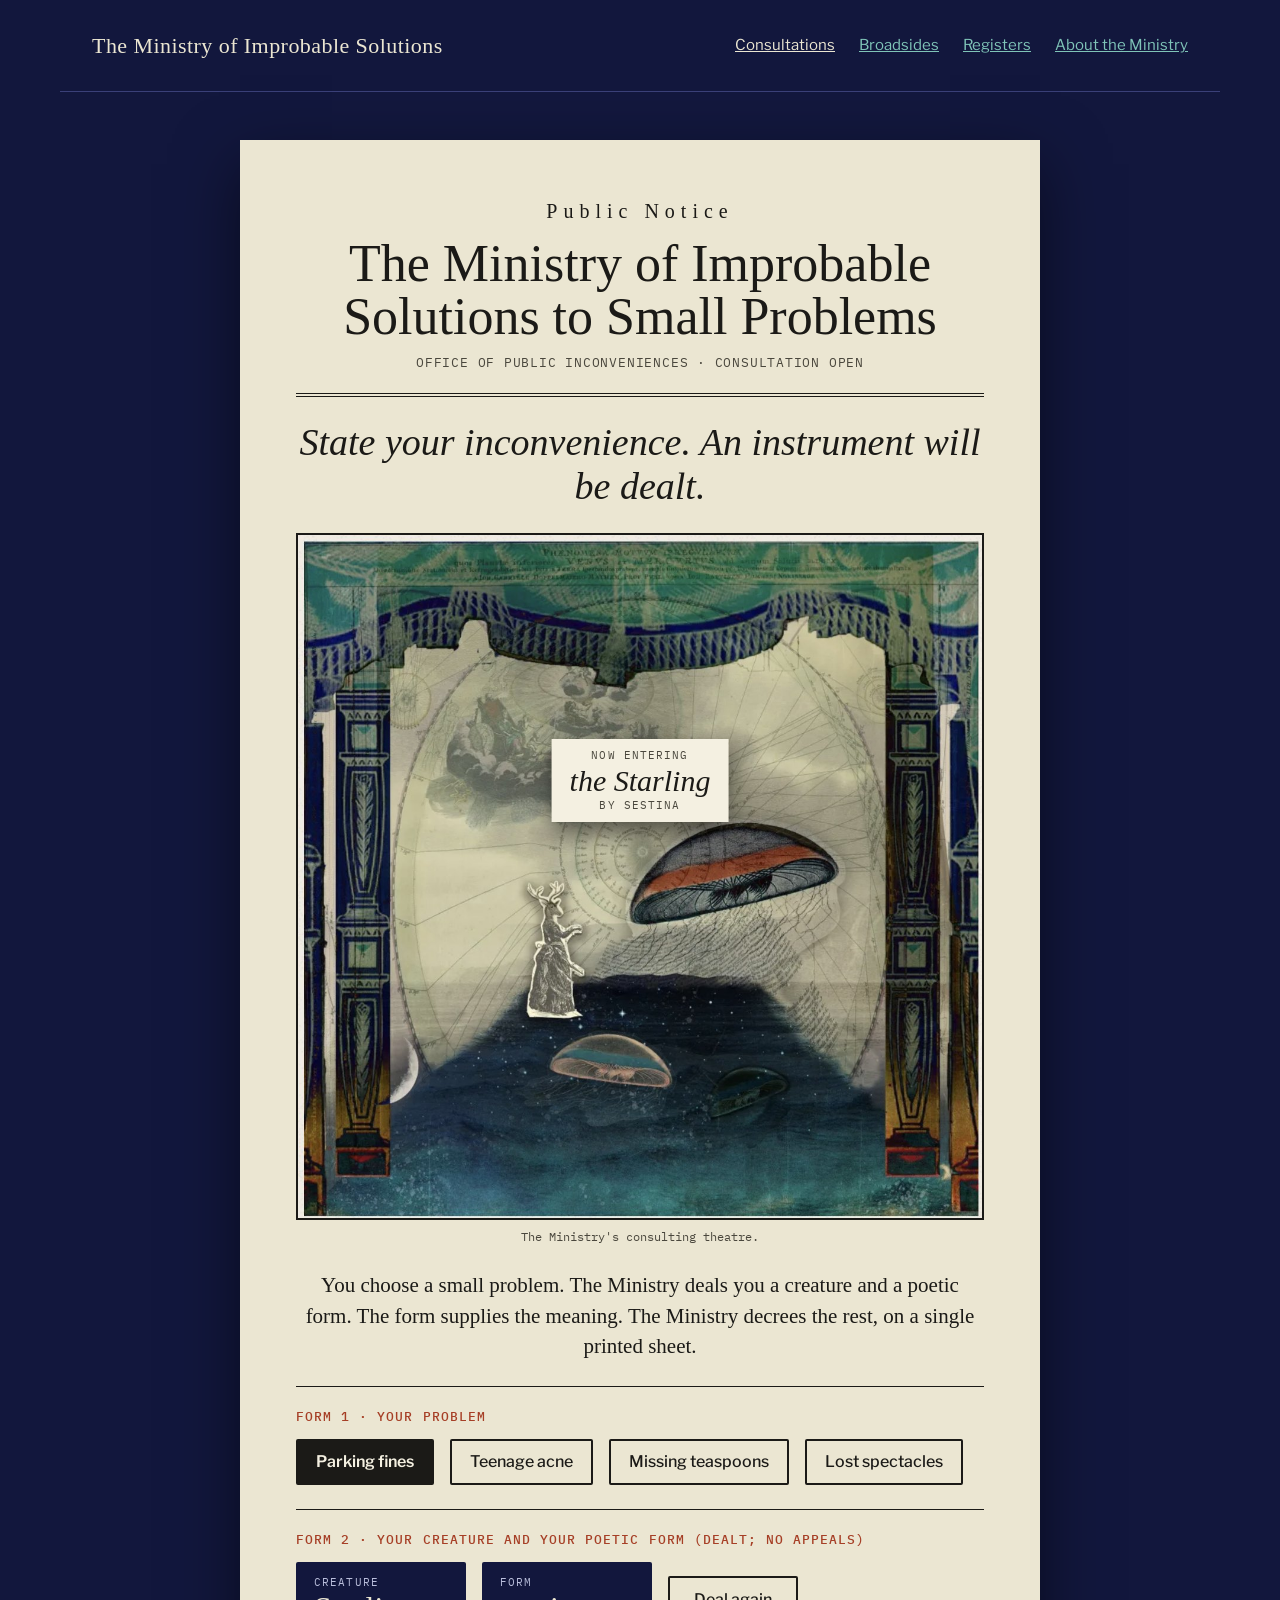
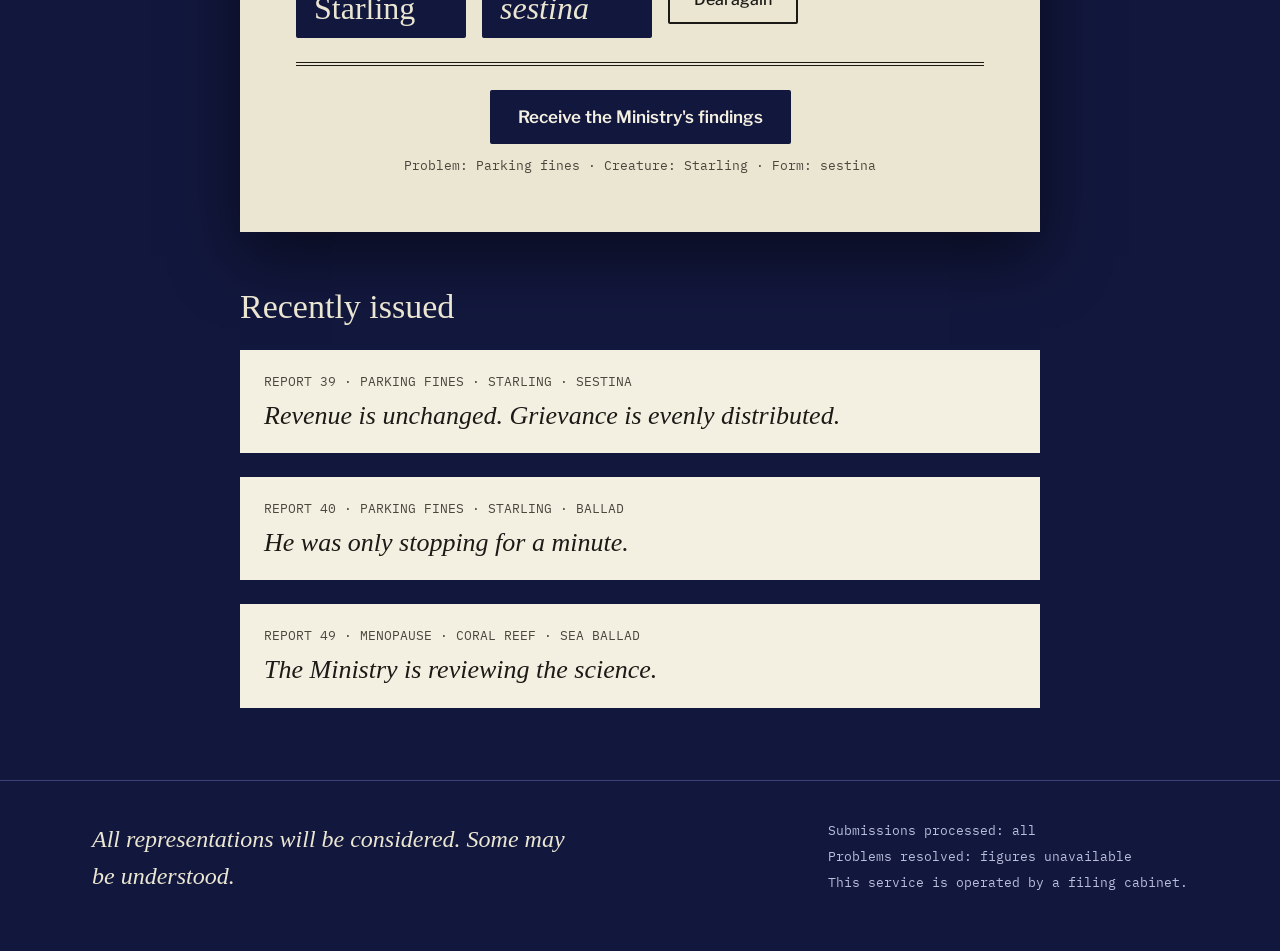
==== index.html @ 8d405b08 "Add files via upload" ====
<!doctype html>
<html lang="en">
<head>
<meta charset="utf-8">
<meta name="viewport" content="width=device-width, initial-scale=1">
<title>The Ministry of Improbable Solutions to Small Problems</title>
<meta name="description" content="State your inconvenience. A creature and a poetic form will be dealt.">
<link rel="preconnect" href="https://fonts.googleapis.com">
<link rel="preconnect" href="https://fonts.gstatic.com" crossorigin>
<link href="https://fonts.googleapis.com/css2?family=IM+Fell+English:ital@0;1&family=IM+Fell+English+SC&family=Libre+Franklin:wght@400;500;600&family=IBM+Plex+Mono:wght@400;500&display=swap" rel="stylesheet">
<link rel="stylesheet" href="styles.css">
</head>
<body>
<a class="skip-link" href="#main">Skip to the consultation</a>

<header class="site-header">
  <a class="site-name" href="index.html">The Ministry of Improbable Solutions</a>
  <nav class="site-nav" aria-label="Main">
    <a href="index.html" aria-current="page">Consultations</a>
    <a href="broadside.html">Broadsides</a>
    <a href="broadside.html#register">Registers</a>
    <a href="#about">About the Ministry</a>
  </nav>
</header>

<main id="main" class="page">

  <article class="sheet">
    <div class="masthead">
      <div class="masthead-order">Public Notice</div>
      <div class="masthead-name">The Ministry of Improbable Solutions to Small Problems</div>
      <div class="masthead-ref">Office of Public Inconveniences · consultation open</div>
    </div>

    <h1 class="sheet-title">State your inconvenience. An instrument will be dealt.</h1>

    <figure class="plate">
      <div class="plate-frame">
        <img src="images/theatre.jpg" width="1156" height="1154" alt="Collaged paper theatre: blue and green proscenium columns frame an astronomical chart, a deer-headed figure in a Victorian dress, and jellyfish drifting over a dark sea.">
        <div class="stage-tag" aria-hidden="true">
          <div class="tag-label">Now entering</div>
          <div class="tag-name">the <span data-creature>Starling</span></div>
          <div class="tag-label">by <span data-form>sestina</span></div>
        </div>
      </div>
      <figcaption>The Ministry's consulting theatre.</figcaption>
    </figure>

    <p id="about" class="sheet-lede">You choose a small problem. The Ministry deals you a creature and a poetic form. The form supplies the meaning. The Ministry decrees the rest, on a single printed sheet.</p>

    <div class="sheet-form">
      <h2 class="form-heading">Form 1 · Your problem</h2>
      <div class="row" id="problems">
        <button type="button" class="choice" aria-pressed="true">Parking fines</button>
        <button type="button" class="choice" aria-pressed="false">Teenage acne</button>
        <button type="button" class="choice" aria-pressed="false">Missing teaspoons</button>
        <button type="button" class="choice" aria-pressed="false">Lost spectacles</button>
      </div>
    </div>

    <div class="sheet-form">
      <h2 class="form-heading">Form 2 · Your creature and your poetic form (dealt; no appeals)</h2>
      <div class="row" aria-live="polite">
        <div class="dealt-card">
          <div class="card-label">Creature</div>
          <div class="card-value" data-creature>Starling</div>
        </div>
        <div class="dealt-card">
          <div class="card-label">Form</div>
          <div class="card-value form" data-form>sestina</div>
        </div>
        <button type="button" class="btn btn-outline" id="deal">Deal again</button>
      </div>
    </div>

    <div class="sheet-action">
      <a class="cta" href="broadside.html">Receive the Ministry's findings</a>
      <p class="summary">Problem: <span data-problem>Parking fines</span> · Creature: <span data-creature>Starling</span> · Form: <span data-form>sestina</span></p>
    </div>
  </article>

  <section class="column" aria-labelledby="issued-title">
    <h2 class="section-title" id="issued-title">Recently issued</h2>
    <a class="issued" href="broadside.html">
      <span class="issued-ref">REPORT 39 · PARKING FINES · STARLING · SESTINA</span>
      <span class="issued-line">Revenue is unchanged. Grievance is evenly distributed.</span>
    </a>
    <a class="issued" href="report-40.html">
      <span class="issued-ref">REPORT 40 · PARKING FINES · STARLING · BALLAD</span>
      <span class="issued-line">He was only stopping for a minute.</span>
    </a>
    <a class="issued" href="broadside.html">
      <span class="issued-ref">REPORT 49 · MENOPAUSE · CORAL REEF · SEA BALLAD</span>
      <span class="issued-line">The Ministry is reviewing the science.</span>
    </a>
  </section>
</main>

<footer class="site-footer">
  <div class="site-footer-inner">
    <p class="motto">All representations will be considered. Some may be understood.</p>
    <div class="footer-status">
      <span>Submissions processed: all</span>
      <span>Problems resolved: figures unavailable</span>
      <span>This service is operated by a filing cabinet.</span>
    </div>
  </div>
</footer>

<script src="script.js"></script>
</body>
</html>
---- styles.css ----
/* The Ministry of Improbable Solutions to Small Problems — shared styles */

:root {
  --navy: #12173d;
  --navy-line: #3a4078;
  --navy-outline: #7b82b8;
  --navy-muted: #b9bedb;
  --parchment: #ebe6d2;
  --paper: #f4f0e1;
  --ink: #1b1a17;
  --ink-soft: #33312a;
  --ink-muted: #4a473d;
  --vermilion: #a63f26;
  --coral: #e58a66;
  --teal: #7fc4b8;
  --display: 'IM Fell English', Georgia, serif;
  --display-sc: 'IM Fell English SC', Georgia, serif;
  --sans: 'Libre Franklin', system-ui, -apple-system, 'Segoe UI', sans-serif;
  --mono: 'IBM Plex Mono', ui-monospace, Menlo, monospace;
}

* { box-sizing: border-box; }

body {
  margin: 0;
  background: var(--navy);
  color: var(--parchment);
  font-family: var(--sans);
  font-size: 17px;
  line-height: 1.55;
}

a { color: var(--teal); }
a:hover { color: var(--parchment); }

button:focus-visible,
a:focus-visible,
input:focus-visible,
textarea:focus-visible {
  outline: 3px solid var(--coral);
  outline-offset: 3px;
}

[hidden] { display: none !important; }

.skip-link {
  position: absolute;
  left: -9999px;
}
.skip-link:focus {
  left: 12px;
  top: 12px;
  padding: 10px 14px;
  background: var(--parchment);
  color: var(--ink);
  z-index: 10;
}

/* Header and footer */

.site-header {
  max-width: 1160px;
  margin: 0 auto;
  padding: 22px 32px;
  display: flex;
  flex-wrap: wrap;
  gap: 12px 32px;
  align-items: center;
  justify-content: space-between;
  border-bottom: 1px solid var(--navy-line);
}
.site-name {
  font-family: var(--display-sc);
  font-size: 22px;
  letter-spacing: 0.02em;
  color: var(--parchment);
  text-decoration: none;
}
.site-nav {
  display: flex;
  flex-wrap: wrap;
  gap: 4px 24px;
  font-size: 15px;
}
.site-nav a { padding: 12px 0; }
.site-nav a[aria-current="page"] { color: var(--parchment); }

.site-footer { border-top: 1px solid var(--navy-line); }
.site-footer-inner {
  max-width: 1160px;
  margin: 0 auto;
  padding: 40px 32px 56px;
  display: flex;
  flex-wrap: wrap;
  gap: 24px 64px;
  justify-content: space-between;
}
.motto {
  margin: 0;
  font-family: var(--display);
  font-style: italic;
  font-size: 24px;
  max-width: 20em;
}
.footer-status {
  display: flex;
  flex-direction: column;
  gap: 6px;
  font-family: var(--mono);
  font-size: 13px;
  color: var(--navy-muted);
}

/* Page column */

.page {
  padding: 48px 20px 72px;
  display: flex;
  flex-direction: column;
  gap: 56px;
  align-items: center;
}
.column {
  width: 100%;
  max-width: 800px;
  display: flex;
  flex-direction: column;
  gap: 24px;
}

/* The printed sheet */

.sheet {
  width: 100%;
  max-width: 800px;
  background: var(--parchment);
  color: var(--ink);
  padding: clamp(20px, 5vw, 56px);
  display: flex;
  flex-direction: column;
  gap: 24px;
  box-shadow: 0 24px 60px rgba(0, 0, 0, 0.5);
}
.masthead {
  display: flex;
  flex-direction: column;
  gap: 10px;
  text-align: center;
  border-bottom: 4px double var(--ink);
  padding-bottom: 20px;
}
.masthead-order {
  font-family: var(--display-sc);
  font-size: 20px;
  letter-spacing: 0.3em;
}
.masthead-name {
  font-family: var(--display);
  font-size: clamp(30px, 5.4vw, 52px);
  line-height: 1.02;
}
.masthead-ref,
.mono-note {
  font-family: var(--mono);
  font-size: 13px;
  letter-spacing: 0.06em;
  text-transform: uppercase;
  color: var(--ink-muted);
}
.sheet-title {
  margin: 0;
  text-align: center;
  font-family: var(--display);
  font-style: italic;
  font-weight: 400;
  font-size: clamp(26px, 4vw, 38px);
  line-height: 1.15;
}
.sheet-lede {
  margin: 0;
  font-family: var(--display);
  font-size: 21px;
  line-height: 1.45;
  text-align: center;
}

.plate {
  margin: 0;
  display: flex;
  flex-direction: column;
  gap: 8px;
}
.plate-frame { position: relative; }
.plate img {
  display: block;
  width: 100%;
  height: auto;
  border: 2px solid var(--ink);
}
.plate figcaption {
  font-family: var(--mono);
  font-size: 12px;
  color: var(--ink-muted);
  text-align: center;
}
.stage-tag {
  position: absolute;
  left: 50%;
  top: 30%;
  transform: translateX(-50%);
  padding: 8px 18px;
  background: var(--paper);
  color: var(--ink);
  text-align: center;
  box-shadow: 0 8px 20px rgba(0, 0, 0, 0.5);
}
.stage-tag .tag-label {
  font-family: var(--mono);
  font-size: 11px;
  letter-spacing: 0.1em;
  text-transform: uppercase;
  color: var(--ink-muted);
}
.stage-tag .tag-name {
  font-family: var(--display);
  font-style: italic;
  font-size: clamp(22px, 4vw, 30px);
  line-height: 1.1;
}

/* Forms on the sheet (home) */

.sheet-form {
  display: flex;
  flex-direction: column;
  gap: 12px;
  border-top: 1px solid var(--ink);
  padding-top: 20px;
}
.form-heading {
  margin: 0;
  font-family: var(--mono);
  font-weight: 500;
  font-size: 13px;
  letter-spacing: 0.08em;
  text-transform: uppercase;
  color: var(--vermilion);
}
.row {
  display: flex;
  flex-wrap: wrap;
  gap: 10px 16px;
  align-items: center;
}

.btn {
  min-height: 48px;
  padding: 0 24px;
  font: 600 16px var(--sans);
  border-radius: 2px;
  border: 2px solid var(--ink);
  background: var(--ink);
  color: var(--paper);
  cursor: pointer;
}
.btn-outline {
  background: transparent;
  color: var(--ink);
  font-weight: 500;
}
.btn-coral {
  background: var(--coral);
  border-color: var(--coral);
  color: var(--navy);
}
.choice {
  min-height: 46px;
  padding: 0 18px;
  font: 500 16px var(--sans);
  color: var(--ink);
  background: transparent;
  border: 2px solid var(--ink);
  border-radius: 2px;
  cursor: pointer;
}
.choice[aria-pressed="true"] {
  background: var(--ink);
  color: var(--paper);
  font-weight: 600;
}

.dealt-card {
  min-width: 170px;
  padding: 12px 18px;
  background: var(--navy);
  color: var(--parchment);
  border-radius: 2px;
}
.dealt-card .card-label {
  font-family: var(--mono);
  font-size: 11px;
  letter-spacing: 0.1em;
  text-transform: uppercase;
  color: var(--navy-muted);
}
.dealt-card .card-value {
  font-family: var(--display);
  font-size: 32px;
  line-height: 1.1;
}
.dealt-card .card-value.form { font-style: italic; }

.sheet-action {
  display: flex;
  flex-direction: column;
  gap: 12px;
  align-items: center;
  text-align: center;
  border-top: 4px double var(--ink);
  padding-top: 24px;
}
.cta {
  display: inline-flex;
  align-items: center;
  min-height: 54px;
  padding: 0 28px;
  font: 600 17px var(--sans);
  color: var(--paper);
  background: var(--navy);
  text-decoration: none;
  border-radius: 2px;
}
.cta:hover { color: #ffffff; }
.summary {
  margin: 0;
  font-family: var(--mono);
  font-size: 13px;
  color: var(--ink-muted);
}

/* Recently issued */

.section-title {
  margin: 0;
  font-family: var(--display);
  font-weight: 400;
  font-size: 34px;
  line-height: 1.1;
}
.issued {
  display: flex;
  flex-direction: column;
  gap: 8px;
  padding: 22px 24px;
  background: var(--paper);
  color: var(--ink);
  text-decoration: none;
}
.issued:hover { color: var(--ink); background: #ffffff; }
.issued .issued-ref {
  font-family: var(--mono);
  font-size: 13px;
  color: var(--ink-muted);
}
.issued .issued-line {
  font-family: var(--display);
  font-style: italic;
  font-size: 26px;
  line-height: 1.2;
}

/* Broadside report */

.particulars {
  margin: 0;
  display: grid;
  grid-template-columns: repeat(auto-fit, minmax(150px, 1fr));
  gap: 12px 20px;
  padding: 14px 0;
  border-top: 1px solid var(--ink);
  border-bottom: 1px solid var(--ink);
  font-size: 15px;
}
.particulars dt {
  font-family: var(--mono);
  font-size: 12px;
  text-transform: uppercase;
  color: var(--ink-muted);
}
.particulars dd { margin: 0; font-weight: 600; }

.report {
  columns: 300px 2;
  column-gap: 36px;
  font-family: var(--display);
  font-size: 20px;
  line-height: 1.45;
}
.report p { margin: 0 0 16px; }
.report p:last-child { margin-bottom: 0; }
.report .head {
  font-family: var(--display-sc);
  color: var(--vermilion);
}

.signage {
  display: flex;
  flex-direction: column;
  gap: 10px;
  align-items: center;
  text-align: center;
  border-top: 4px double var(--ink);
  padding-top: 24px;
}
.signage-label {
  font-family: var(--display-sc);
  font-size: 18px;
  letter-spacing: 0.3em;
  color: var(--vermilion);
}
.signage p {
  margin: 0;
  font-family: var(--display);
  font-style: italic;
  font-size: clamp(23px, 4vw, 34px);
  line-height: 1.3;
}
.credit {
  margin: 0;
  font-family: var(--mono);
  font-size: 12px;
  color: var(--ink-muted);
  text-align: center;
}

/* Registers */

.register {
  background: var(--paper);
  color: var(--ink);
  padding: 28px;
  display: flex;
  flex-direction: column;
  gap: 14px;
}
.register.referred { border-top: 6px solid var(--vermilion); }
.register.on-navy {
  background: transparent;
  color: var(--parchment);
  border: 2px solid var(--navy-outline);
}
.register h2,
.register legend {
  margin: 0;
  padding: 0;
  font-family: var(--display);
  font-weight: 400;
  font-size: 32px;
  line-height: 1.1;
}
.register fieldset {
  margin: 0;
  padding: 0;
  border: 0;
  display: flex;
  flex-direction: column;
  gap: 4px;
}
.register legend { margin-bottom: 10px; }
.register .btn { align-self: flex-start; }
.option {
  display: flex;
  gap: 12px;
  align-items: center;
  min-height: 44px;
}
.option input {
  width: 22px;
  height: 22px;
  flex: none;
  accent-color: var(--ink);
}
.on-navy .option { font-size: 15px; color: #d5d8ec; }
.on-navy .option input { accent-color: var(--coral); }
.field-label { font-weight: 600; }
.help { margin: 0; font-size: 15px; color: var(--ink-soft); }
.small { margin: 0; font-size: 14px; color: var(--ink-muted); }
.on-navy .small { color: var(--navy-muted); }
.referral {
  margin: 0;
  font-family: var(--mono);
  font-size: 13px;
  letter-spacing: 0.08em;
  text-transform: uppercase;
  color: var(--vermilion);
}
.status {
  margin: 0;
  font-family: var(--display);
  font-style: italic;
  font-size: 22px;
}
textarea,
input[type="text"] {
  width: 100%;
  padding: 12px;
  font: 400 17px var(--sans);
  color: var(--ink);
  background: #ffffff;
  border: 2px solid var(--ink);
  border-radius: 2px;
}
input[type="text"] {
  flex: 1 1 280px;
  min-width: 0;
  min-height: 48px;
  padding: 0 12px;
}
.on-navy input[type="text"] { border-color: var(--parchment); }

@media (max-width: 520px) {
  body { font-size: 16px; }
  .site-header { padding: 14px 16px; }
  .page { padding: 16px 10px 48px; gap: 32px; }
  .register { padding: 20px 16px; }
  .register .btn { align-self: stretch; }
  .report { font-size: 19px; }
  .site-footer-inner { padding: 28px 16px 40px; }
}
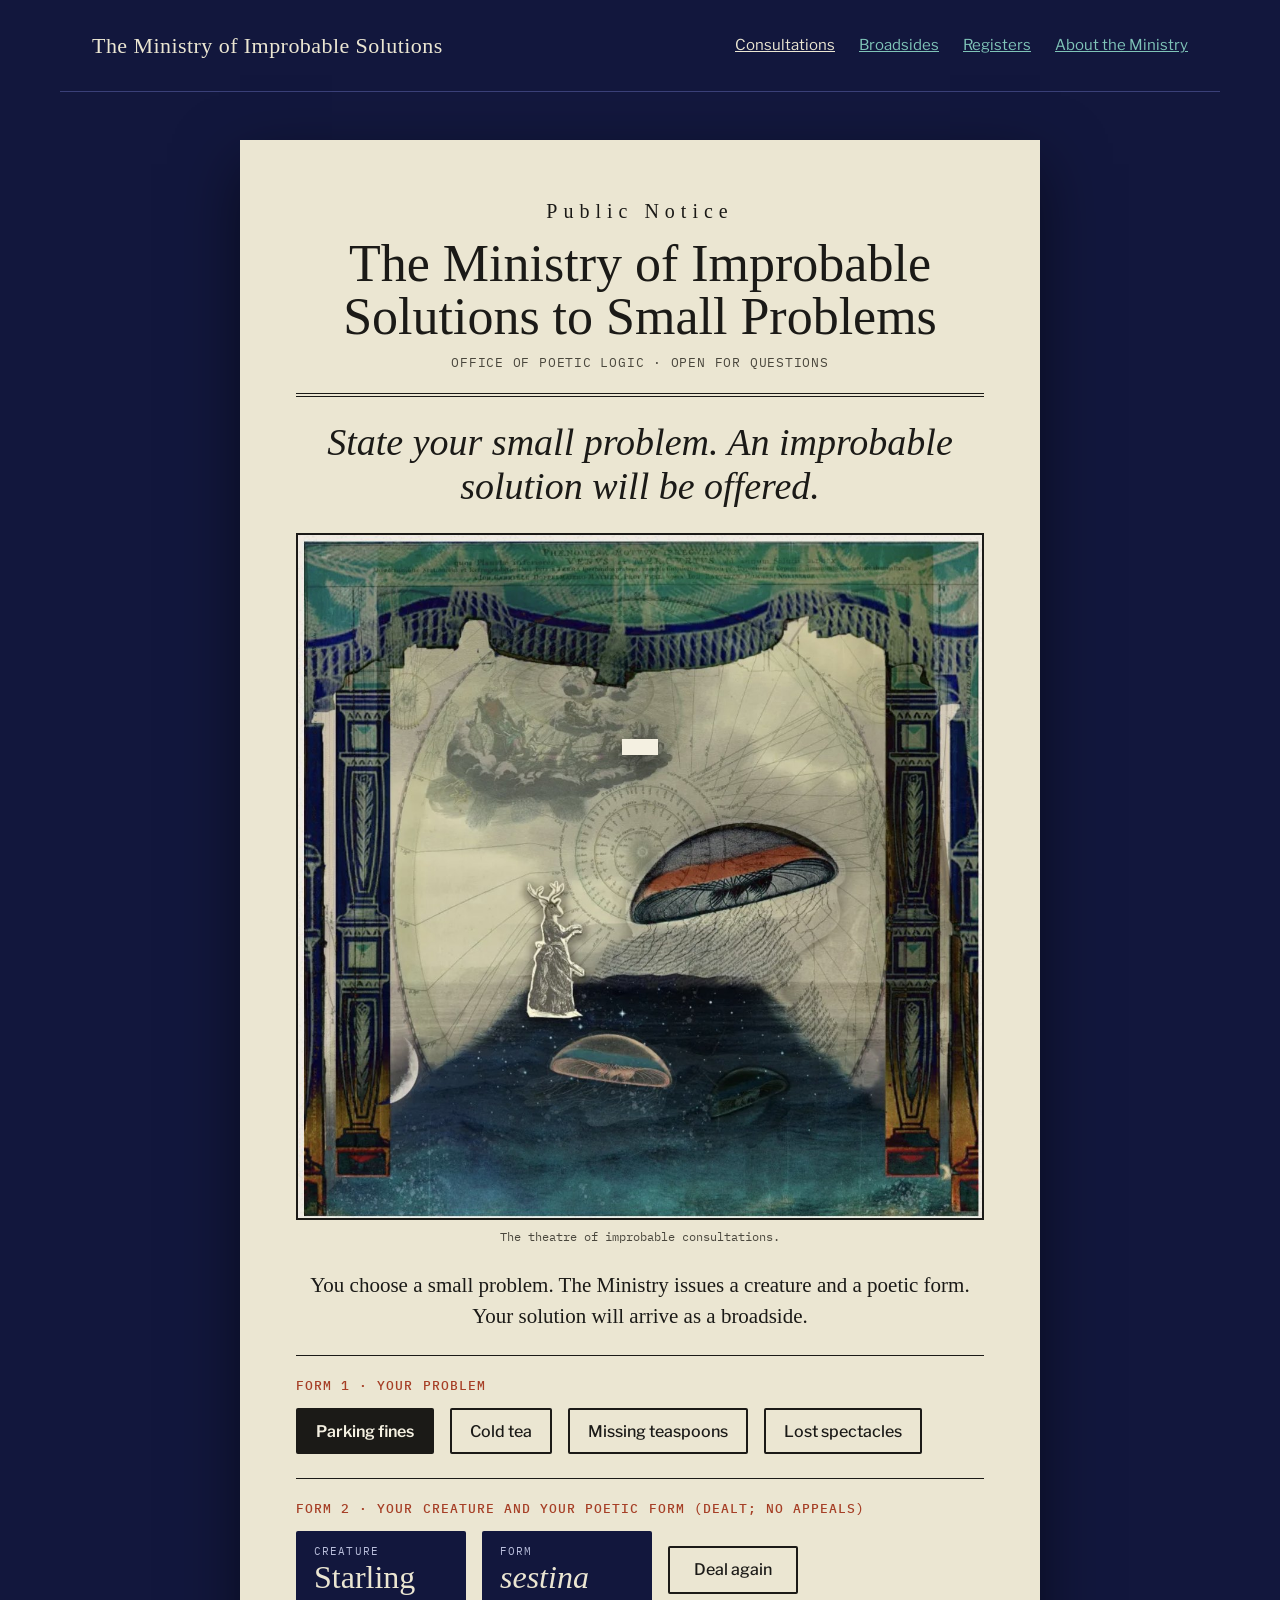
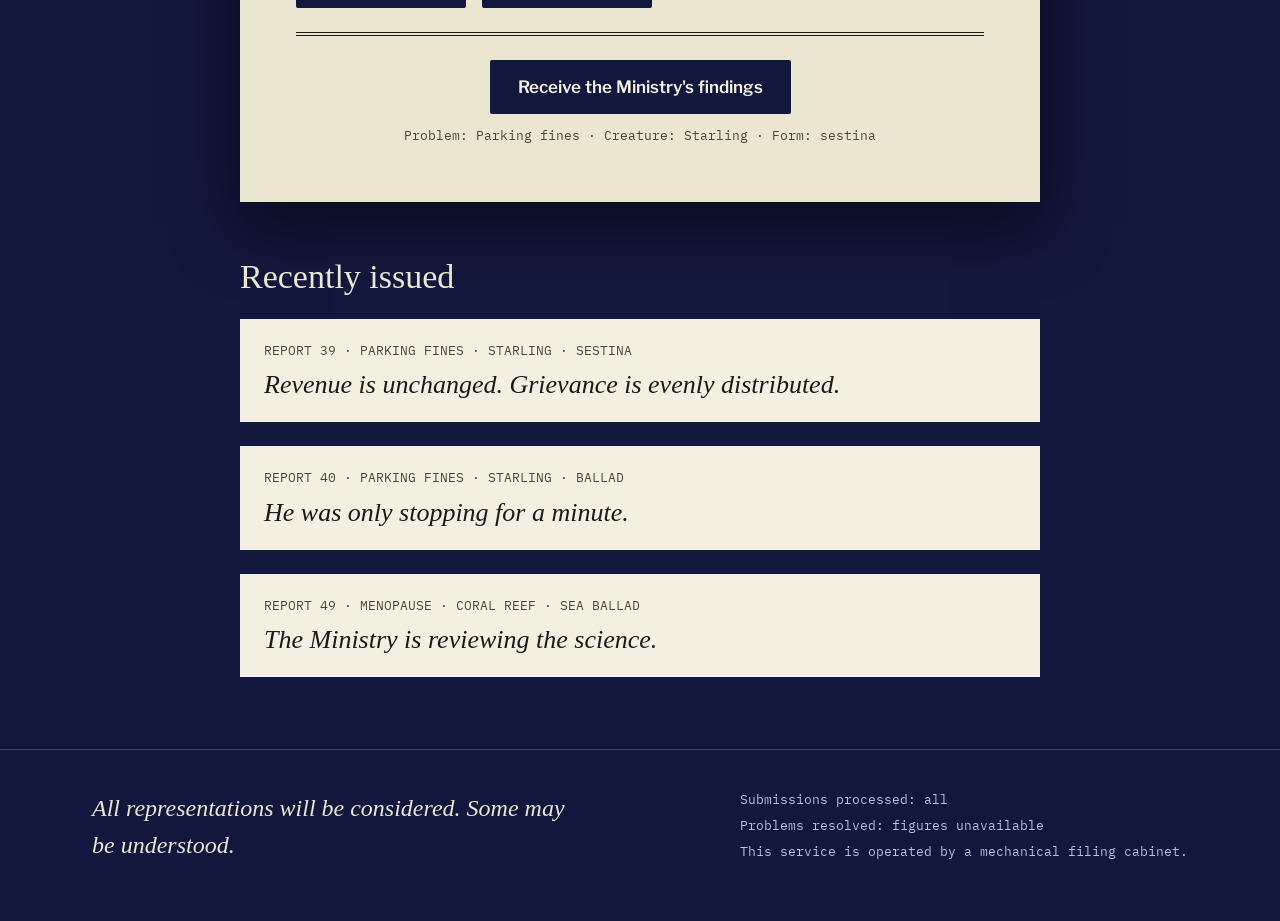
==== commit f2e7337e: "Update text for clarity and theme consistency" ====
--- a/index.html
+++ b/index.html
@@ -29,30 +29,27 @@
     <div class="masthead">
       <div class="masthead-order">Public Notice</div>
       <div class="masthead-name">The Ministry of Improbable Solutions to Small Problems</div>
-      <div class="masthead-ref">Office of Public Inconveniences · consultation open</div>
+      <div class="masthead-ref">Office of Poetic Logic · open for questions</div>
     </div>
 
-    <h1 class="sheet-title">State your inconvenience. An instrument will be dealt.</h1>
+    <h1 class="sheet-title">State your small problem. An improbable solution will be offered.</h1>
 
     <figure class="plate">
       <div class="plate-frame">
         <img src="images/theatre.jpg" width="1156" height="1154" alt="Collaged paper theatre: blue and green proscenium columns frame an astronomical chart, a deer-headed figure in a Victorian dress, and jellyfish drifting over a dark sea.">
         <div class="stage-tag" aria-hidden="true">
-          <div class="tag-label">Now entering</div>
-          <div class="tag-name">the <span data-creature>Starling</span></div>
-          <div class="tag-label">by <span data-form>sestina</span></div>
         </div>
       </div>
-      <figcaption>The Ministry's consulting theatre.</figcaption>
+      <figcaption>The theatre of improbable consultations.</figcaption>
     </figure>
 
-    <p id="about" class="sheet-lede">You choose a small problem. The Ministry deals you a creature and a poetic form. The form supplies the meaning. The Ministry decrees the rest, on a single printed sheet.</p>
+    <p id="about" class="sheet-lede">You choose a small problem. The Ministry issues a creature and a poetic form. Your solution will arrive as a broadside.</p>
 
     <div class="sheet-form">
       <h2 class="form-heading">Form 1 · Your problem</h2>
       <div class="row" id="problems">
         <button type="button" class="choice" aria-pressed="true">Parking fines</button>
-        <button type="button" class="choice" aria-pressed="false">Teenage acne</button>
+        <button type="button" class="choice" aria-pressed="false">Cold tea</button>
         <button type="button" class="choice" aria-pressed="false">Missing teaspoons</button>
         <button type="button" class="choice" aria-pressed="false">Lost spectacles</button>
       </div>
@@ -102,7 +99,7 @@
     <div class="footer-status">
       <span>Submissions processed: all</span>
       <span>Problems resolved: figures unavailable</span>
-      <span>This service is operated by a filing cabinet.</span>
+      <span>This service is operated by a mechanical filing cabinet.</span>
     </div>
   </div>
 </footer>
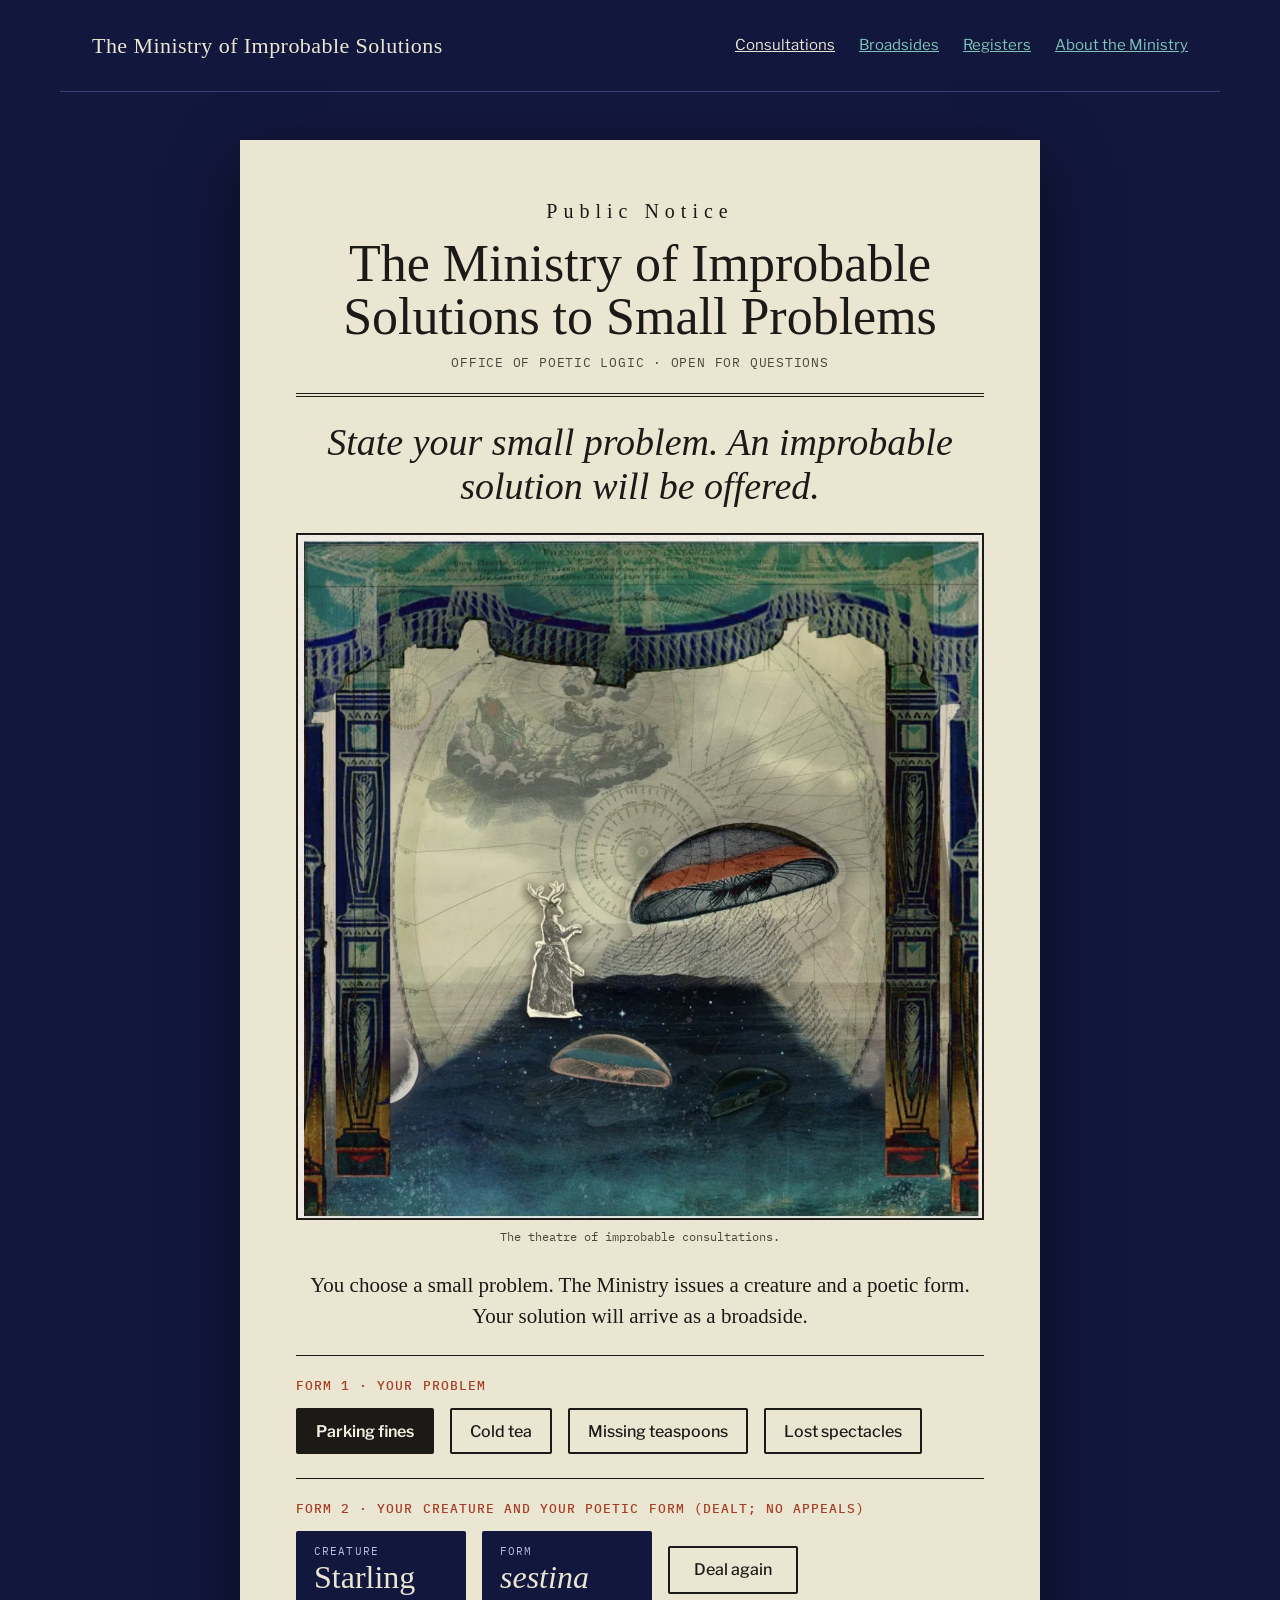
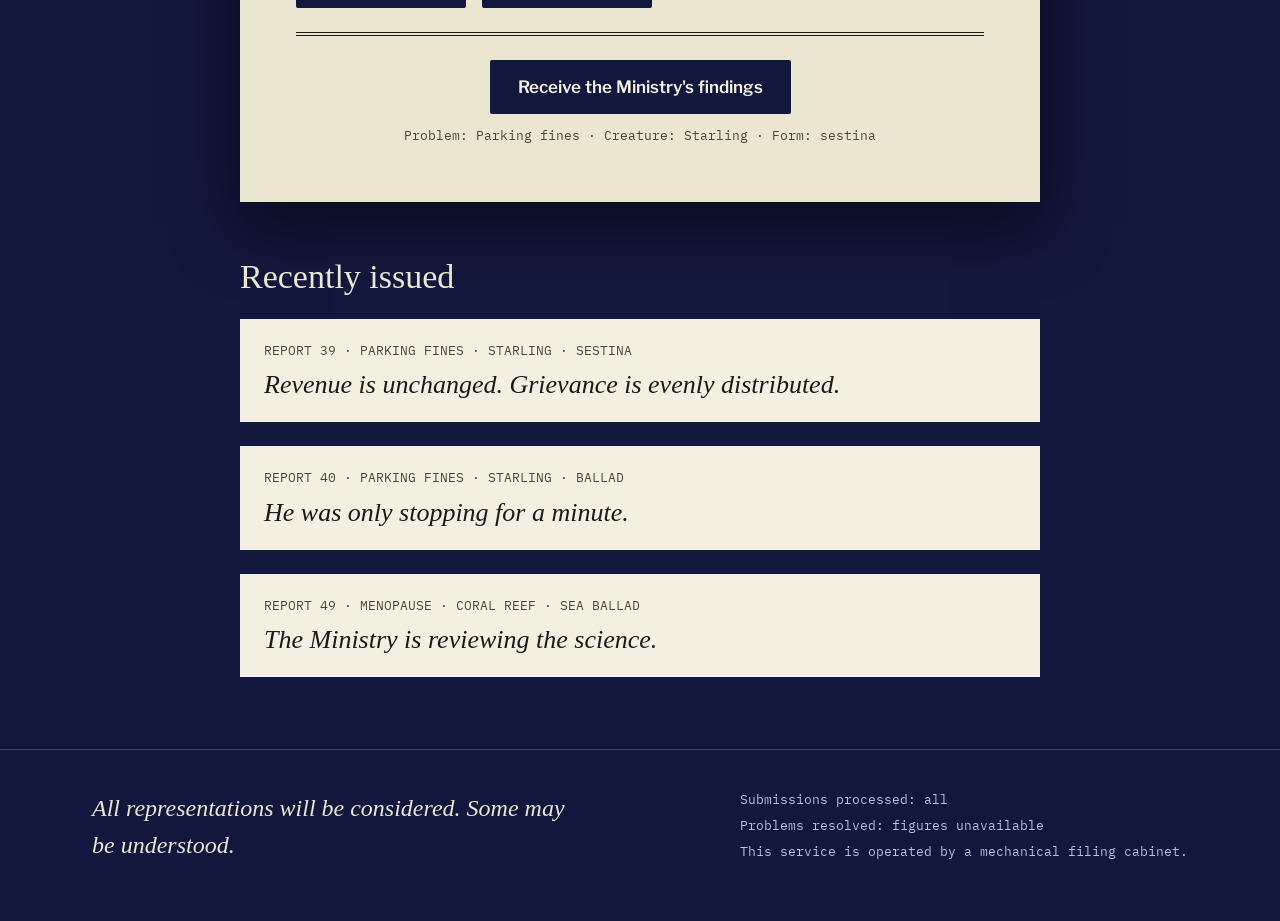
==== commit e9f0fa56: "Remove empty stage tag from index.html Removed unnecessary stage tag from the figure element." ====
--- a/index.html
+++ b/index.html
@@ -37,8 +37,6 @@
     <figure class="plate">
       <div class="plate-frame">
         <img src="images/theatre.jpg" width="1156" height="1154" alt="Collaged paper theatre: blue and green proscenium columns frame an astronomical chart, a deer-headed figure in a Victorian dress, and jellyfish drifting over a dark sea.">
-        <div class="stage-tag" aria-hidden="true">
-        </div>
       </div>
       <figcaption>The theatre of improbable consultations.</figcaption>
     </figure>
